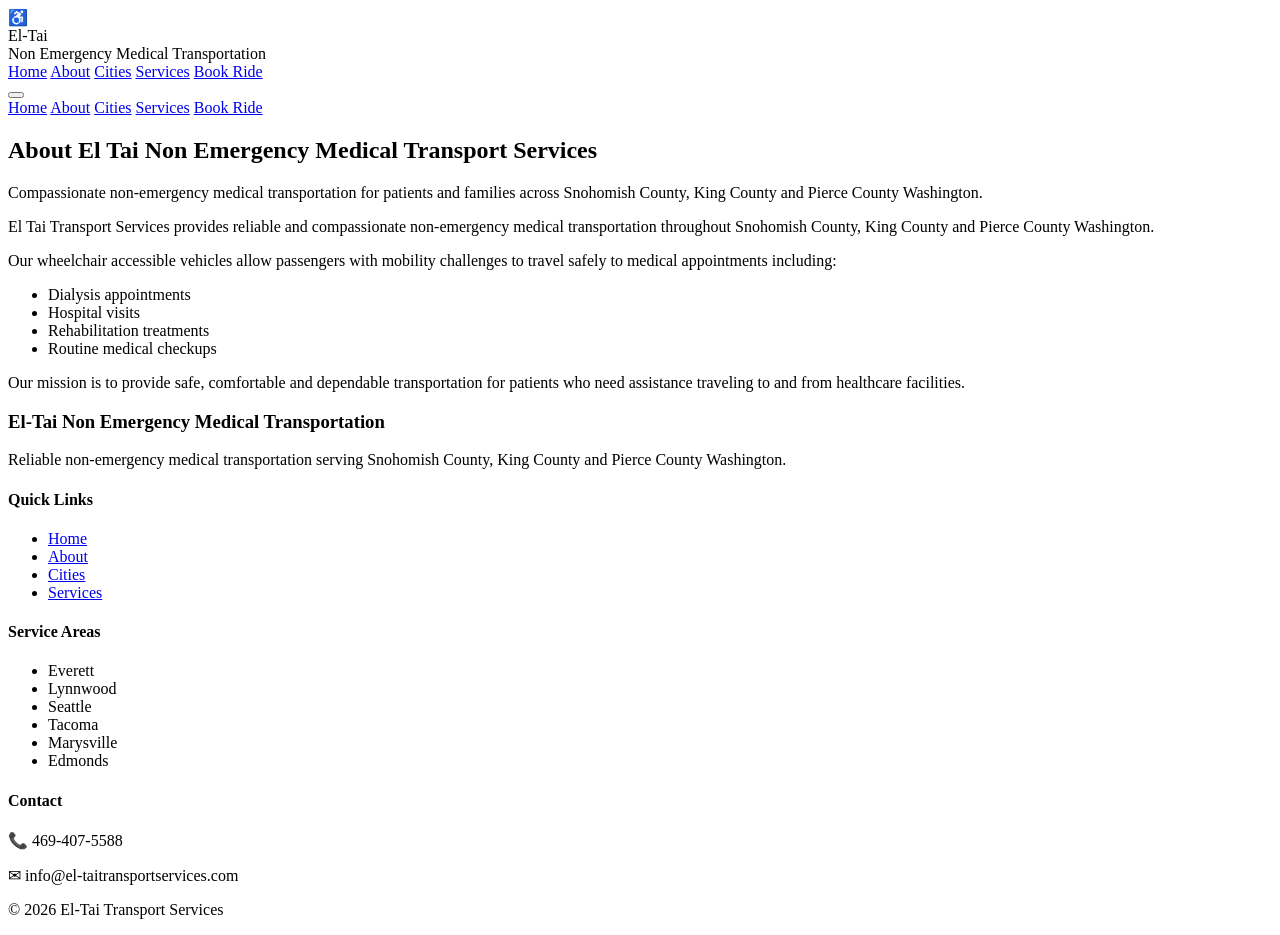
==== about/index.html @ 861dfc45 "Remove template credit and GitHub link from footer Leftover boilerplate from the site builder templa" ====
<!DOCTYPE html>

<html lang="en">

<head>

<meta charset="UTF-8">
<meta name="viewport" content="width=device-width, initial-scale=1.0">

<title>About El-Tai Non Medical Transportation</title>

<link rel="stylesheet" href="../style.css">

</head>

<body>

<header class="site-header">

<div class="header-container">

<div class="logo-text">

<span class="logo-icon">♿</span>

<div>
<div class="logo-main">El-Tai</div>
<div class="logo-sub">Non Emergency Medical Transportation</div>
</div>

</div>

<nav class="nav-menu">

<a href="/">Home</a> <a href="/about/">About</a> <a href="/cities/">Cities</a> <a href="/services/">Services</a> <a href="/#booking" class="book-btn">Book Ride</a>

</nav>

<button class="hamburger-btn" onclick="document.getElementById('mobileNav').classList.toggle('open')" aria-label="Toggle menu">
<span></span><span></span><span></span>
</button>

</div>

<nav class="mobile-nav" id="mobileNav">
<a href="/">Home</a>
<a href="/about/">About</a>
<a href="/cities/">Cities</a>
<a href="/services/">Services</a>
<a href="/#booking">Book Ride</a>
</nav>

</header>

<section class="page-hero">

<div class="container">

<h1>About El Tai Non Emergency Medical Transport Services</h1>

<p>
Compassionate non-emergency medical transportation
for patients and families across Snohomish County,
King County and Pierce County Washington.
</p>

</div>

</section>

<section class="section">

<div class="container about-content">

<p>
El Tai Transport Services provides reliable and compassionate
non-emergency medical transportation throughout Snohomish County,
King County and Pierce County Washington.
</p>

<p>
Our wheelchair accessible vehicles allow passengers with mobility
challenges to travel safely to medical appointments including:
</p>

<ul>

<li>Dialysis appointments</li>
<li>Hospital visits</li>
<li>Rehabilitation treatments</li>
<li>Routine medical checkups</li>

</ul>

<p>
Our mission is to provide safe, comfortable and dependable
transportation for patients who need assistance traveling to
and from healthcare facilities.
</p>

</div>

</section>

<footer class="footer">

<div class="footer-container">

<div class="footer-grid">

<div class="footer-column">

<h3>El-Tai Non Emergency Medical Transportation</h3>

<p>
Reliable non-emergency medical transportation
serving Snohomish County, King County
and Pierce County Washington.
</p>

</div>

<div class="footer-column">

<h4>Quick Links</h4>

<ul>
<li><a href="/">Home</a></li>
<li><a href="/about/">About</a></li>
<li><a href="/cities/">Cities</a></li>
<li><a href="/services/">Services</a></li>
</ul>

</div>

<div class="footer-column">

<h4>Service Areas</h4>

<ul>
<li>Everett</li>
<li>Lynnwood</li>
<li>Seattle</li>
<li>Tacoma</li>
<li>Marysville</li>
<li>Edmonds</li>
</ul>

</div>

<div class="footer-column">

<h4>Contact</h4>

<p>📞 469-407-5588</p>
<p>✉ info@el-taitransportservices.com</p>

</div>

</div>

<div class="footer-bottom">

<p>© 2026 El-Tai Transport Services</p>

</div>

</div>

</footer>

</body>
</html>
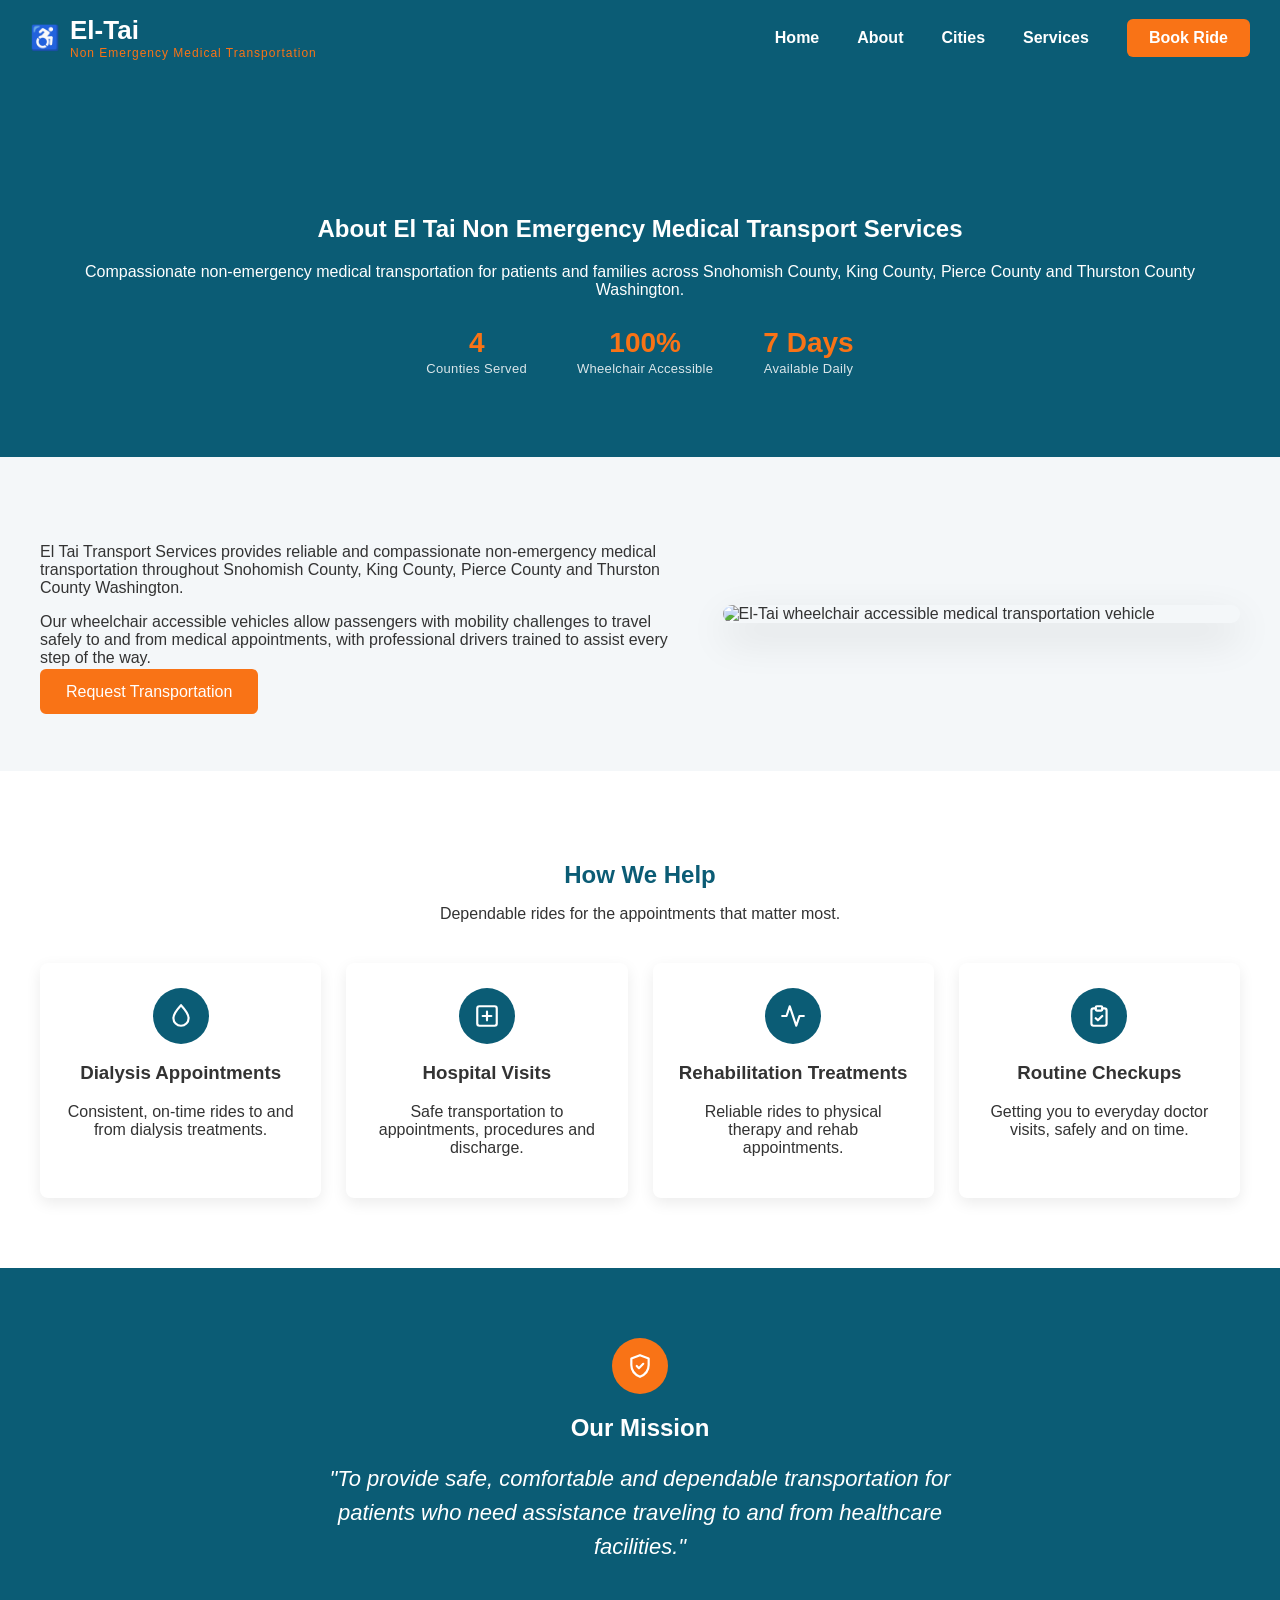
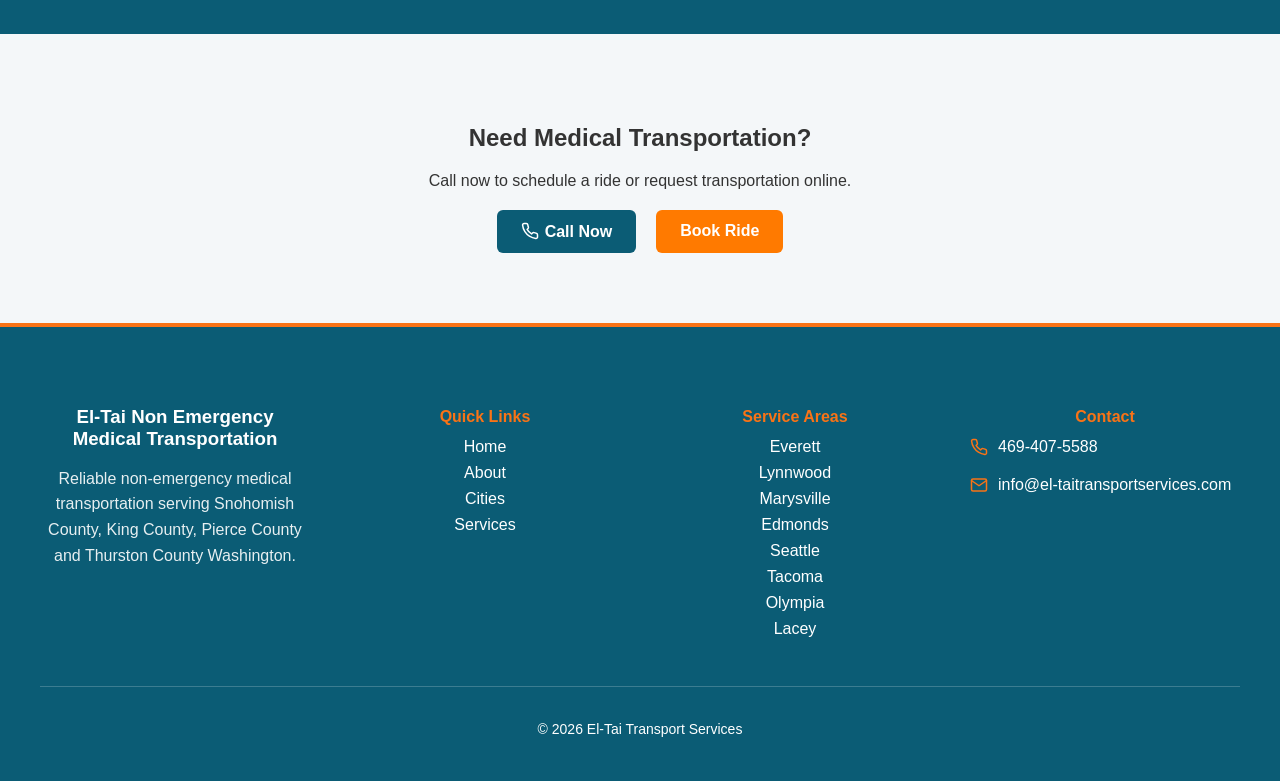
==== commit a667be55: "Redesign About page and standardize footer across all pages About page was a plain hero + wall of te" ====
--- a/about/index.html
+++ b/about/index.html
@@ -8,6 +8,7 @@
 <meta name="viewport" content="width=device-width, initial-scale=1.0">
 
 <title>About El-Tai Non Medical Transportation</title>
+<meta name="description" content="Learn about El-Tai Non Emergency Medical Transportation — reliable, wheelchair accessible rides for medical appointments across Snohomish, King, Pierce and Thurston County, WA.">
 
 <link rel="stylesheet" href="../style.css">
 
@@ -60,9 +61,24 @@
 
 <p>
 Compassionate non-emergency medical transportation
-for patients and families across Snohomish County,
-King County and Pierce County Washington.
-</p>
+for patients and families across Snohomish County, King County,
+Pierce County and Thurston County Washington.
+</p>
+
+<div class="hero-stats">
+<div class="hero-stat">
+<strong>4</strong>
+<span>Counties Served</span>
+</div>
+<div class="hero-stat">
+<strong>100%</strong>
+<span>Wheelchair Accessible</span>
+</div>
+<div class="hero-stat">
+<strong>7 Days</strong>
+<span>Available Daily</span>
+</div>
+</div>
 
 </div>
 
@@ -70,33 +86,118 @@
 
 <section class="section">
 
-<div class="container about-content">
+<div class="container about-grid">
+
+<div class="about-text">
 
 <p>
 El Tai Transport Services provides reliable and compassionate
 non-emergency medical transportation throughout Snohomish County,
-King County and Pierce County Washington.
+King County, Pierce County and Thurston County Washington.
 </p>
 
 <p>
 Our wheelchair accessible vehicles allow passengers with mobility
-challenges to travel safely to medical appointments including:
-</p>
-
-<ul>
-
-<li>Dialysis appointments</li>
-<li>Hospital visits</li>
-<li>Rehabilitation treatments</li>
-<li>Routine medical checkups</li>
-
-</ul>
-
-<p>
-Our mission is to provide safe, comfortable and dependable
-transportation for patients who need assistance traveling to
-and from healthcare facilities.
-</p>
+challenges to travel safely to and from medical appointments, with
+professional drivers trained to assist every step of the way.
+</p>
+
+<a href="/#booking" class="btn">Request Transportation</a>
+
+</div>
+
+<div class="about-image">
+<img src="../images/van3.jpg" alt="El-Tai wheelchair accessible medical transportation vehicle">
+</div>
+
+</div>
+
+</section>
+
+<section class="section" style="background:white;">
+
+<div class="container">
+
+<div class="section-heading">
+<h2>How We Help</h2>
+<p>Dependable rides for the appointments that matter most.</p>
+</div>
+
+<div class="grid">
+
+<div class="card">
+<div class="icon-circle">
+<svg viewBox="0 0 24 24" fill="none" stroke="currentColor" stroke-width="2" stroke-linecap="round" stroke-linejoin="round"><path d="M12 2s7 7.5 7 12a7 7 0 0 1-14 0c0-4.5 7-12 7-12z"></path></svg>
+</div>
+<h3>Dialysis Appointments</h3>
+<p>Consistent, on-time rides to and from dialysis treatments.</p>
+</div>
+
+<div class="card">
+<div class="icon-circle">
+<svg viewBox="0 0 24 24" fill="none" stroke="currentColor" stroke-width="2" stroke-linecap="round" stroke-linejoin="round"><rect x="3" y="3" width="18" height="18" rx="2"></rect><line x1="12" y1="8" x2="12" y2="16"></line><line x1="8" y1="12" x2="16" y2="12"></line></svg>
+</div>
+<h3>Hospital Visits</h3>
+<p>Safe transportation to appointments, procedures and discharge.</p>
+</div>
+
+<div class="card">
+<div class="icon-circle">
+<svg viewBox="0 0 24 24" fill="none" stroke="currentColor" stroke-width="2" stroke-linecap="round" stroke-linejoin="round"><path d="M22 12h-4l-3 9L9 3l-3 9H2"></path></svg>
+</div>
+<h3>Rehabilitation Treatments</h3>
+<p>Reliable rides to physical therapy and rehab appointments.</p>
+</div>
+
+<div class="card">
+<div class="icon-circle">
+<svg viewBox="0 0 24 24" fill="none" stroke="currentColor" stroke-width="2" stroke-linecap="round" stroke-linejoin="round"><path d="M9 5H7a2 2 0 0 0-2 2v12a2 2 0 0 0 2 2h10a2 2 0 0 0 2-2V7a2 2 0 0 0-2-2h-2"></path><rect x="9" y="3" width="6" height="4" rx="1"></rect><path d="M9 14l2 2 4-4"></path></svg>
+</div>
+<h3>Routine Checkups</h3>
+<p>Getting you to everyday doctor visits, safely and on time.</p>
+</div>
+
+</div>
+
+</div>
+
+</section>
+
+<section class="mission-banner">
+
+<div class="container">
+
+<div class="icon-circle">
+<svg viewBox="0 0 24 24" fill="none" stroke="currentColor" stroke-width="2" stroke-linecap="round" stroke-linejoin="round"><path d="M12 2 4 5v6c0 5 3.5 9 8 11 4.5-2 8-6 8-11V5l-8-3z"></path><path d="m9 12 2 2 4-4"></path></svg>
+</div>
+
+<h2>Our Mission</h2>
+
+<blockquote>
+"To provide safe, comfortable and dependable transportation for patients
+who need assistance traveling to and from healthcare facilities."
+</blockquote>
+
+</div>
+
+</section>
+
+<section class="section center-text">
+
+<div class="container">
+
+<h2>Need Medical Transportation?</h2>
+
+<p>Call now to schedule a ride or request transportation online.</p>
+
+<div class="cta-buttons">
+<a href="tel:4694075588" class="btn-call">
+<svg viewBox="0 0 24 24" fill="none" stroke="currentColor" stroke-width="2" stroke-linecap="round" stroke-linejoin="round" style="width:18px;height:18px;vertical-align:-3px;margin-right:6px;"><path d="M22 16.92v3a2 2 0 0 1-2.18 2 19.79 19.79 0 0 1-8.63-3.07 19.5 19.5 0 0 1-6-6 19.79 19.79 0 0 1-3.07-8.67A2 2 0 0 1 4.11 2h3a2 2 0 0 1 2 1.72c.127.96.361 1.903.7 2.81a2 2 0 0 1-.45 2.11L8.09 9.91a16 16 0 0 0 6 6l1.27-1.27a2 2 0 0 1 2.11-.45c.907.339 1.85.573 2.81.7A2 2 0 0 1 22 16.92z"></path></svg>Call Now
+</a>
+<a href="/#booking" class="btn-book">
+Book Ride
+</a>
+</div>
 
 </div>
 
@@ -114,8 +215,8 @@
 
 <p>
 Reliable non-emergency medical transportation
-serving Snohomish County, King County
-and Pierce County Washington.
+serving Snohomish County, King County, Pierce County
+and Thurston County Washington.
 </p>
 
 </div>
@@ -138,12 +239,14 @@
 <h4>Service Areas</h4>
 
 <ul>
-<li>Everett</li>
-<li>Lynnwood</li>
+<li><a href="/everett/">Everett</a></li>
+<li><a href="/lynnwood/">Lynnwood</a></li>
+<li><a href="/marysville/">Marysville</a></li>
+<li><a href="/edmonds/">Edmonds</a></li>
 <li>Seattle</li>
 <li>Tacoma</li>
-<li>Marysville</li>
-<li>Edmonds</li>
+<li>Olympia</li>
+<li>Lacey</li>
 </ul>
 
 </div>
@@ -152,8 +255,10 @@
 
 <h4>Contact</h4>
 
-<p>📞 469-407-5588</p>
-<p>✉ info@el-taitransportservices.com</p>
+<ul class="footer-contact">
+<li><a href="tel:4694075588"><svg viewBox="0 0 24 24" fill="none" stroke="currentColor" stroke-width="2" stroke-linecap="round" stroke-linejoin="round"><path d="M22 16.92v3a2 2 0 0 1-2.18 2 19.79 19.79 0 0 1-8.63-3.07 19.5 19.5 0 0 1-6-6 19.79 19.79 0 0 1-3.07-8.67A2 2 0 0 1 4.11 2h3a2 2 0 0 1 2 1.72c.127.96.361 1.903.7 2.81a2 2 0 0 1-.45 2.11L8.09 9.91a16 16 0 0 0 6 6l1.27-1.27a2 2 0 0 1 2.11-.45c.907.339 1.85.573 2.81.7A2 2 0 0 1 22 16.92z"></path></svg>469-407-5588</a></li>
+<li><a href="mailto:info@el-taitransportservices.com"><svg viewBox="0 0 24 24" fill="none" stroke="currentColor" stroke-width="2" stroke-linecap="round" stroke-linejoin="round"><path d="M4 4h16c1.1 0 2 .9 2 2v12c0 1.1-.9 2-2 2H4c-1.1 0-2-.9-2-2V6c0-1.1.9-2 2-2z"></path><polyline points="22,6 12,13 2,6"></polyline></svg>info@el-taitransportservices.com</a></li>
+</ul>
 
 </div>
 
--- a/style.css
+++ b/style.css
@@ -0,0 +1,685 @@
+body{
+font-family:Arial, Helvetica, sans-serif;
+margin:0;
+background:#f4f7f9;
+color:#333;
+}
+
+.site-header{
+position:sticky;
+top:0;
+background:#0B5C75;
+padding:15px 0;
+z-index:1000;
+}
+
+.header-container{
+max-width:1350px;
+margin:auto;
+padding:0 30px;
+
+display:flex;
+align-items:center;
+justify-content:space-between;
+}
+
+.logo-text{
+display:flex;
+align-items:center;
+gap:10px;
+}
+
+.logo-icon{
+font-size:24px;
+color:#F97316;
+}
+
+.logo-main{
+font-size:26px;
+font-weight:700;
+color:white;
+}
+.footer{
+background:#0B5C75;
+color:white;
+padding:60px 20px 30px 20px;
+border-top:4px solid #F97316;
+}
+
+.footer-column p{
+line-height:1.6;
+opacity:0.9;
+}
+
+.footer-contact{
+list-style:none;
+margin:0;
+padding:0;
+display:flex;
+flex-direction:column;
+gap:12px;
+}
+
+.footer-contact a{
+display:flex;
+align-items:center;
+gap:10px;
+color:white;
+text-decoration:none;
+}
+
+.footer-contact a:hover{
+opacity:0.8;
+text-decoration:underline;
+}
+
+.footer-contact svg{
+flex-shrink:0;
+width:18px;
+height:18px;
+color:#F97316;
+}
+
+.footer-container{
+max-width:1200px;
+margin:auto;
+}
+
+.footer-grid{
+display:grid;
+grid-template-columns:repeat(auto-fit,minmax(220px,1fr));
+gap:40px;
+margin-bottom:40px;
+}
+
+.footer-column h3{
+margin-bottom:15px;
+}
+
+.footer-column h4{
+margin-bottom:12px;
+color:#F97316;
+}
+
+.footer-column ul{
+list-style:none;
+padding:0;
+margin:0;
+}
+
+.footer-column li{
+margin-bottom:8px;
+}
+
+.footer-column a{
+color:white;
+text-decoration:none;
+}
+
+.footer-column a:hover{
+opacity:0.8;
+}
+
+.footer-bottom{
+border-top:1px solid rgba(255,255,255,0.2);
+padding-top:20px;
+text-align:center;
+font-size:14px;
+}
+
+.credit{
+font-size:11px;
+opacity:0.7;
+margin-top:6px;
+}
+
+
+.logo-sub{
+font-size:12px;
+letter-spacing:1px;
+color:#F97316;
+}
+
+.nav-menu{
+display:flex;
+align-items:center;
+gap:38px;
+margin-left:auto;
+}
+
+.nav-menu a{
+color:white;
+text-decoration:none;
+font-weight:600;
+font-size:16px;
+}
+
+.book-btn{
+background:#F97316;
+padding:10px 22px;
+border-radius:6px;
+}
+
+.hero{
+background:
+linear-gradient(rgba(11,92,117,0.65), rgba(11,92,117,0.65)),
+url("images/seattle-hero.jpg");
+
+background-size:cover;
+background-position:center;
+background-repeat:no-repeat;
+
+color:white;
+
+padding:180px 20px 120px 20px;
+}
+
+.hero-container{
+max-width:1200px;
+margin:auto;
+}
+
+.hero-text{
+max-width:520px;
+}
+
+.hero h1{
+font-size:42px;
+margin-bottom:20px;
+}
+
+.hero p{
+font-size:18px;
+margin-bottom:18px;
+}
+
+.btn{
+background:#F97316;
+color:white;
+padding:14px 26px;
+border-radius:6px;
+text-decoration:none;
+}
+
+.section{
+padding:70px 20px;
+}
+
+.container{
+max-width:1200px;
+margin:auto;
+}
+
+.grid{
+display:grid;
+grid-template-columns:repeat(auto-fit,minmax(260px,1fr));
+gap:25px;
+}
+
+.card{
+background:white;
+padding:25px;
+border-radius:8px;
+box-shadow:0 5px 15px rgba(0,0,0,0.08);
+text-align:center;
+}
+
+.gallery{
+display:grid;
+grid-template-columns:repeat(auto-fit,minmax(250px,1fr));
+gap:20px;
+}
+
+.gallery img{
+width:100%;
+border-radius:8px;
+}
+
+form{
+display:grid;
+gap:12px;
+max-width:520px;
+margin:auto;
+}
+
+input, textarea{
+padding:12px;
+border:1px solid #ccc;
+border-radius:6px;
+}
+
+footer{
+background:#111;
+color:white;
+padding:30px;
+text-align:center;
+}
+
+.credit{
+font-size:11px;
+opacity:0.7;
+margin-top:10px;
+}
+
+.trust-section{
+background:white;
+padding:60px 20px;
+}
+
+.trust-grid{
+display:grid;
+grid-template-columns:repeat(auto-fit,minmax(220px,1fr));
+gap:30px;
+text-align:center;
+}
+
+.trust-item{
+padding:25px;
+border-radius:8px;
+background:#f4f7f9;
+}
+.cta-buttons{
+margin-top:20px;
+display:flex;
+justify-content:center;
+gap:20px;
+flex-wrap:wrap;
+}
+
+.btn-call{
+background:#0B5C75;
+color:white;
+padding:12px 24px;
+border-radius:6px;
+text-decoration:none;
+font-weight:600;
+}
+
+.btn-call:hover{
+background:#08495c;
+}
+
+.btn-book{
+background:#ff7a00;
+color:white;
+padding:12px 24px;
+border-radius:6px;
+text-decoration:none;
+font-weight:600;
+}
+
+.btn-book:hover{
+background:#e56e00;
+}
+.trust-item h3{
+color:#0B5C75;
+margin-bottom:10px;
+}
+.page-hero{
+background:#0B5C75;
+color:white;
+padding:120px 20px 80px 20px;
+text-align:center;
+}
+
+.about-content{
+max-width:750px;
+line-height:1.7;
+}
+
+/* ABOUT PAGE */
+.hero-stats{
+display:flex;
+gap:50px;
+justify-content:center;
+margin-top:28px;
+flex-wrap:wrap;
+}
+
+.hero-stat{
+text-align:center;
+}
+
+.hero-stat strong{
+display:block;
+font-size:28px;
+color:#F97316;
+}
+
+.hero-stat span{
+font-size:13px;
+opacity:0.85;
+letter-spacing:0.3px;
+}
+
+.about-grid{
+display:grid;
+grid-template-columns:1.1fr 0.9fr;
+gap:50px;
+align-items:center;
+}
+
+.about-grid p + p{
+margin-top:16px;
+}
+
+.about-grid img{
+width:100%;
+display:block;
+border-radius:12px;
+box-shadow:0 15px 40px rgba(0,0,0,0.12);
+}
+
+.section-heading{
+text-align:center;
+max-width:650px;
+margin:0 auto 40px;
+}
+
+.section-heading h2{
+color:#0B5C75;
+margin-bottom:10px;
+}
+
+.icon-circle{
+width:56px;
+height:56px;
+border-radius:50%;
+background:#0B5C75;
+display:flex;
+align-items:center;
+justify-content:center;
+margin:0 auto 16px;
+}
+
+.icon-circle svg{
+width:26px;
+height:26px;
+color:white;
+}
+
+.mission-banner{
+background:#0B5C75;
+color:white;
+padding:70px 20px;
+text-align:center;
+}
+
+.mission-banner .icon-circle{
+background:#F97316;
+}
+
+.mission-banner blockquote{
+max-width:700px;
+margin:20px auto 0;
+font-size:22px;
+font-style:italic;
+line-height:1.55;
+}
+
+.center-text{
+text-align:center;
+}
+
+@media (max-width:768px){
+.about-grid{
+grid-template-columns:1fr;
+}
+.about-grid .about-image{
+order:-1;
+}
+}
+/* BOOKING FORM */
+.booking-section {
+  background: #f0f7fa;
+  padding: 80px 20px;
+}
+
+.booking-card {
+  background: white;
+  max-width: 820px;
+  margin: 0 auto;
+  border-radius: 16px;
+  box-shadow: 0 20px 50px rgba(0,0,0,0.1);
+  overflow: hidden;
+}
+
+.booking-header {
+  background: #0B5C75;
+  color: white;
+  padding: 32px 40px;
+}
+
+.booking-header h2 {
+  font-size: 26px;
+  margin-bottom: 6px;
+}
+
+.booking-header p {
+  opacity: 0.85;
+  font-size: 15px;
+}
+
+.booking-form {
+  padding: 36px 40px;
+  display: flex;
+  flex-direction: column;
+  gap: 20px;
+}
+
+.form-row {
+  display: grid;
+  grid-template-columns: 1fr 1fr;
+  gap: 16px;
+}
+
+.form-group {
+  display: flex;
+  flex-direction: column;
+  gap: 6px;
+}
+
+.form-group label {
+  font-weight: 600;
+  font-size: 14px;
+  color: #1f2937;
+}
+
+.form-group input,
+.form-group select,
+.form-group textarea {
+  padding: 12px 14px;
+  border: 1px solid #d1d5db;
+  border-radius: 8px;
+  font-size: 15px;
+  font-family: inherit;
+  color: #1f2937;
+  background: #fafafa;
+  transition: border-color 0.2s, box-shadow 0.2s;
+  width: 100%;
+  box-sizing: border-box;
+}
+
+.form-group input:focus,
+.form-group select:focus,
+.form-group textarea:focus {
+  outline: none;
+  border-color: #0B5C75;
+  box-shadow: 0 0 0 3px rgba(11,92,117,0.12);
+  background: white;
+}
+
+.submit-btn {
+  background: #F97316;
+  color: white;
+  border: none;
+  padding: 15px 28px;
+  border-radius: 8px;
+  font-size: 16px;
+  font-weight: 700;
+  cursor: pointer;
+  min-height: 50px;
+  transition: background 0.2s, transform 0.1s;
+}
+
+.submit-btn:hover {
+  background: #ea6c0a;
+  transform: translateY(-1px);
+}
+
+.booking-alt {
+  padding: 0 40px 28px;
+  font-size: 14px;
+  color: #6b7280;
+}
+
+.booking-alt a {
+  color: #0B5C75;
+  font-weight: 700;
+  text-decoration: none;
+}
+
+/* HAMBURGER BUTTON */
+.hamburger-btn{
+display:none;
+flex-direction:column;
+gap:5px;
+cursor:pointer;
+background:none;
+border:none;
+padding:8px;
+}
+
+.hamburger-btn span{
+display:block;
+width:24px;
+height:2px;
+background:white;
+border-radius:2px;
+transition:0.3s;
+}
+
+/* MOBILE NAV DRAWER */
+.mobile-nav{
+display:none;
+flex-direction:column;
+background:#0B5C75;
+padding:16px 20px 20px;
+gap:14px;
+}
+
+.mobile-nav a{
+color:white;
+text-decoration:none;
+font-weight:600;
+font-size:16px;
+padding:6px 0;
+border-bottom:1px solid rgba(255,255,255,0.15);
+}
+
+.mobile-nav a:last-child{
+border-bottom:none;
+}
+
+.mobile-nav.open{
+display:flex;
+}
+
+/* MOBILE RESPONSIVE */
+@media (max-width:768px){
+
+/* header stacks logo + hamburger */
+.header-container{
+flex-direction:row;
+align-items:center;
+justify-content:space-between;
+flex-wrap:nowrap;
+}
+
+/* hide desktop nav, show hamburger */
+.nav-menu{
+display:none;
+}
+
+.hamburger-btn{
+display:flex;
+}
+
+/* hero */
+.hero{
+padding:80px 20px;
+text-align:center;
+}
+
+.hero h1{
+font-size:26px;
+line-height:1.3;
+}
+
+.hero p{
+font-size:16px;
+}
+
+.hero-text{
+max-width:100%;
+}
+
+/* buttons — touch-friendly */
+.btn,
+.btn-call,
+.btn-book,
+.book-btn{
+min-height:44px;
+display:inline-flex;
+align-items:center;
+justify-content:center;
+}
+
+.cta-buttons{
+flex-direction:column;
+align-items:center;
+gap:12px;
+}
+
+/* grids → single column */
+.grid,
+.trust-grid,
+.fleet-gallery,
+.gallery{
+grid-template-columns:1fr;
+}
+
+/* footer */
+.footer-grid{
+grid-template-columns:1fr;
+text-align:center;
+gap:25px;
+}
+
+/* prevent iOS auto-zoom on inputs */
+input,textarea,select{
+font-size:16px;
+}
+
+/* page hero padding */
+.page-hero{
+padding:80px 20px 50px;
+}
+
+/* booking form on mobile */
+.form-row{
+grid-template-columns:1fr;
+}
+
+.booking-header,
+.booking-form{
+padding-left:20px;
+padding-right:20px;
+}
+
+.booking-alt{
+padding-left:20px;
+padding-right:20px;
+}
+
+}
